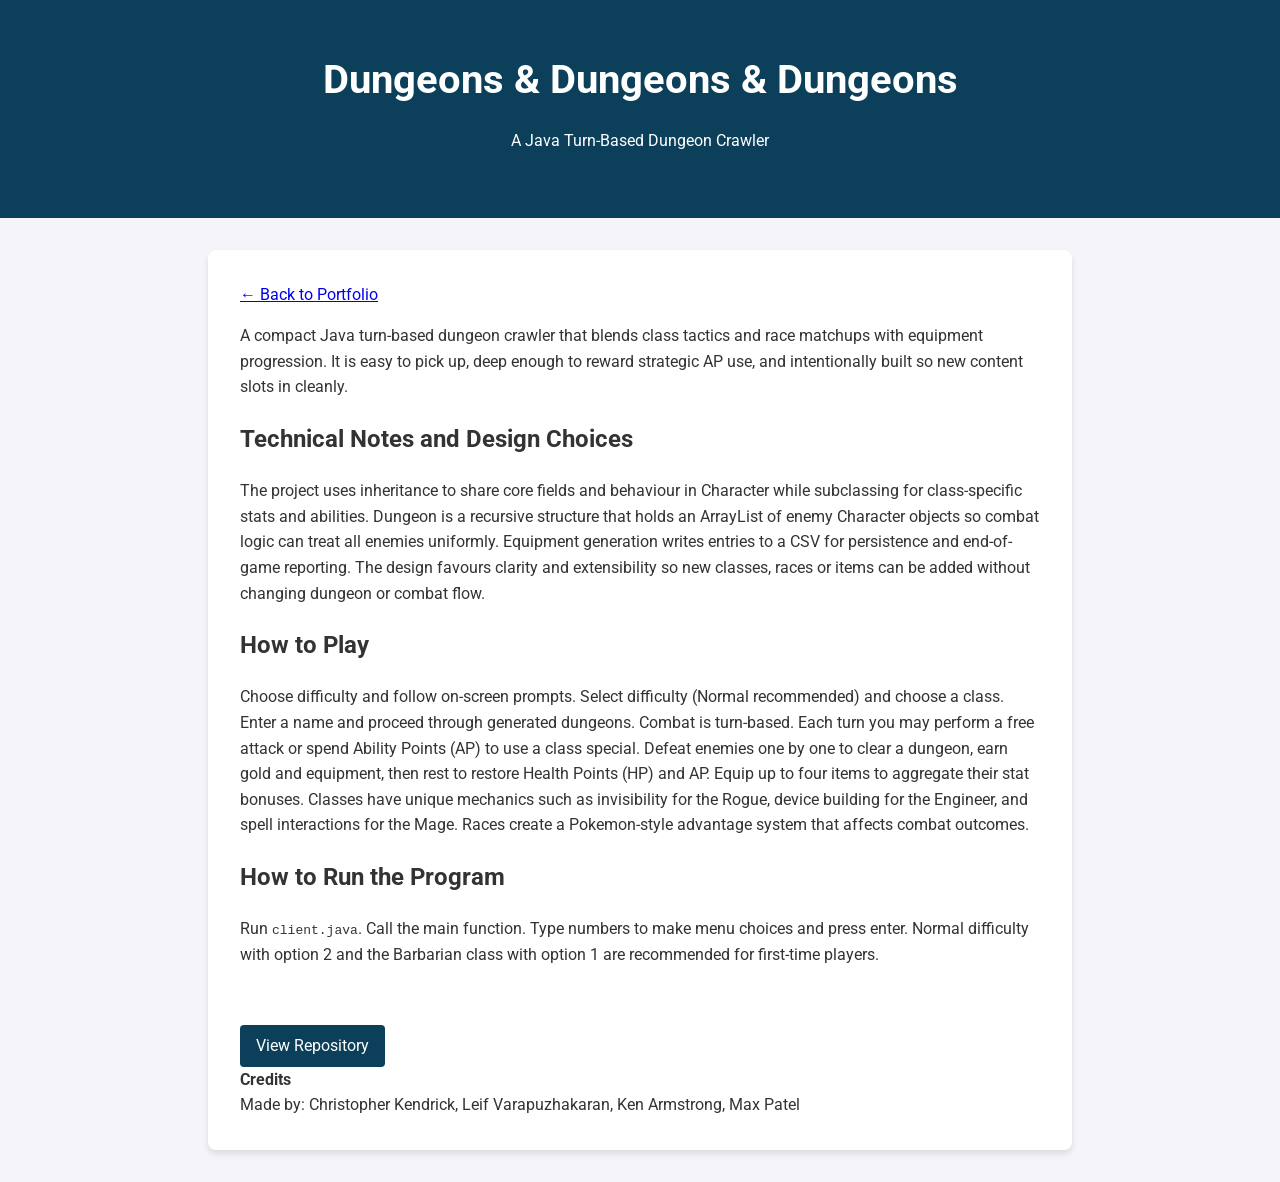
==== dungeons.html @ 13e898ef "Add files via upload" ====
<!DOCTYPE html>
<html lang="en">
<head>
    <meta charset="UTF-8">
    <meta name="viewport" content="width=device-width, initial-scale=1.0">
    <title>Dungeons & Dungeons & Dungeons | Project Info</title>
    <link href="https://fonts.googleapis.com/css2?family=Roboto&display=swap" rel="stylesheet">
    <link rel="stylesheet" href="css/styles.css">
</head>
<body>

    <header>
        <h1>Dungeons & Dungeons & Dungeons</h1>
        <p>A Java Turn-Based Dungeon Crawler</p>
    </header>

    <div class="project-container">
        <a href="index.html" class="back-link">← Back to Portfolio</a>

        <p class="intro-text">A compact Java turn-based dungeon crawler that blends class tactics and race matchups with equipment progression. It is easy to pick up, deep enough to reward strategic AP use, and intentionally built so new content slots in cleanly.</p>

        <h2>Technical Notes and Design Choices</h2>
        <p>The project uses inheritance to share core fields and behaviour in Character while subclassing for class-specific stats and abilities. Dungeon is a recursive structure that holds an ArrayList of enemy Character objects so combat logic can treat all enemies uniformly. Equipment generation writes entries to a CSV for persistence and end-of-game reporting. The design favours clarity and extensibility so new classes, races or items can be added without changing dungeon or combat flow.</p>

        <h2>How to Play</h2>
        <p>Choose difficulty and follow on-screen prompts. Select difficulty (Normal recommended) and choose a class. Enter a name and proceed through generated dungeons. Combat is turn-based. Each turn you may perform a free attack or spend Ability Points (AP) to use a class special. Defeat enemies one by one to clear a dungeon, earn gold and equipment, then rest to restore Health Points (HP) and AP. Equip up to four items to aggregate their stat bonuses. Classes have unique mechanics such as invisibility for the Rogue, device building for the Engineer, and spell interactions for the Mage. Races create a Pokemon-style advantage system that affects combat outcomes.</p>

        <h2>How to Run the Program</h2>
        <p>Run <code>client.java</code>. Call the main function. Type numbers to make menu choices and press enter. Normal difficulty with option 2 and the Barbarian class with option 1 are recommended for first-time players.</p>

        <br>
        <a href="https://github.com/c-kendrick/COMP1010" class="btn" target="_blank" rel="noopener noreferrer">View Repository</a>

        <div class="credits">
            <strong>Credits</strong><br>
            Made by: Christopher Kendrick, Leif Varapuzhakaran, Ken Armstrong, Max Patel
        </div>
    </div>

</body>
</html>
---- css/styles.css ----
/* --- GLOBAL VARIABLES & BASE STYLES --- */
:root {
    --bg-color: #f4f4f9;
    --text-color: #333;
    --card-bg: #ffffff;
    --primary-color: #0C405A;
    --hover-color: #800000; /* Maroon red */
}

body {
    font-family: 'Roboto', sans-serif;
    background-color: var(--bg-color);
    color: var(--text-color);
    margin: 0;
    padding: 0;
    line-height: 1.6;
}

/* --- STANDARD PAGE HEADERS (For Project Info Pages) --- */
header:not(.about-section) {
    background-color: var(--primary-color);
    color: white;
    text-align: center;
    padding: 3rem 1rem;
}

header:not(.about-section) h1 {
    margin: 0;
    font-size: 2.5rem;
    color: white;
}

/* --- ABOUT ME SECTION (index.html) --- */
header.about-section {
    background-color: transparent; 
    padding: 8rem 1rem 5rem 1rem; 
    text-align: center;
    max-width: 1000px; 
    margin: 0 auto;
}

header.about-section h1 {
    font-size: 4rem; 
    color: var(--primary-color);
    margin-bottom: 1.5rem;
    margin-top: 0;
    letter-spacing: -1px; 
}

.bio-text {
    font-size: 1.05rem; 
    color: #444; 
    line-height: 1.8;
    margin-bottom: 1.5rem; 
}

.social-links a {
    display: inline-block;
    margin: 0 10px;
    padding: 10px 24px;
    background-color: var(--primary-color);
    color: white;
    text-decoration: none;
    border-radius: 4px;
    font-weight: bold;
    transition: background 0.2s ease, transform 0.2s ease;
}

.social-links a:hover {
    background-color: var(--hover-color);
    transform: translateY(-2px); 
}

/* --- PORTFOLIO WIDE CARDS --- */
.portfolio-container {
    max-width: 1000px;
    margin: 8rem auto 4rem auto; 
    padding: 0 1rem;
}

.card {
    display: flex;
    align-items: center;
    gap: 2rem;
    background-color: var(--card-bg);
    border-radius: 8px;
    padding: 2rem;
    box-shadow: 0 4px 6px rgba(0,0,0,0.1);
    margin-bottom: 3rem; 
    transition: transform 0.2s ease;
}

.card:hover {
    transform: translateY(-5px);
}

.card.reverse {
    flex-direction: row-reverse; 
}

.card-content {
    flex: 1.5; 
}

.card-content h2 {
    margin-top: 0;
    color: var(--primary-color);
}

.card-content p {
    font-size: 0.95rem;
    color: #555;
}

.card-image-wrapper {
    flex: 1;
}

.card-image-wrapper img {
    width: 100%;
    height: auto;
    display: block;
    border: 3px solid var(--primary-color); 
    border-radius: 4px;
}

.tag {
    display: inline-block;
    background: #e0e0e0;
    padding: 0.2rem 0.5rem;
    border-radius: 4px;
    font-size: 0.8rem;
    margin-right: 0.3rem;
    margin-bottom: 0.5rem;
}

/* --- BUTTONS --- */
.btn {
    display: inline-block;
    margin-top: 1rem;
    padding: 0.5rem 1rem;
    background-color: var(--primary-color);
    color: white;
    text-decoration: none;
    border-radius: 4px;
    transition: background 0.2s ease;
}

.btn:hover {
    background-color: var(--hover-color);
}

.button-group {
    display: flex;
    gap: 1rem;
    margin-top: 1rem;
}

.button-group .btn {
    flex: 1;
    text-align: center;
    margin-top: 0;
}

/* --- SECTION HEADERS --- */
.section-title {
    color: var(--primary-color);
    font-size: 2rem;
    margin-bottom: 2rem;
    text-transform: uppercase;
    letter-spacing: 2px;
}

.project-container {
    max-width: 800px;
    margin: 2rem auto;
    padding: 2rem;
    background-color: var(--card-bg);
    border-radius: 8px;
    box-shadow: 0 4px 6px rgba(0,0,0,0.1);
}
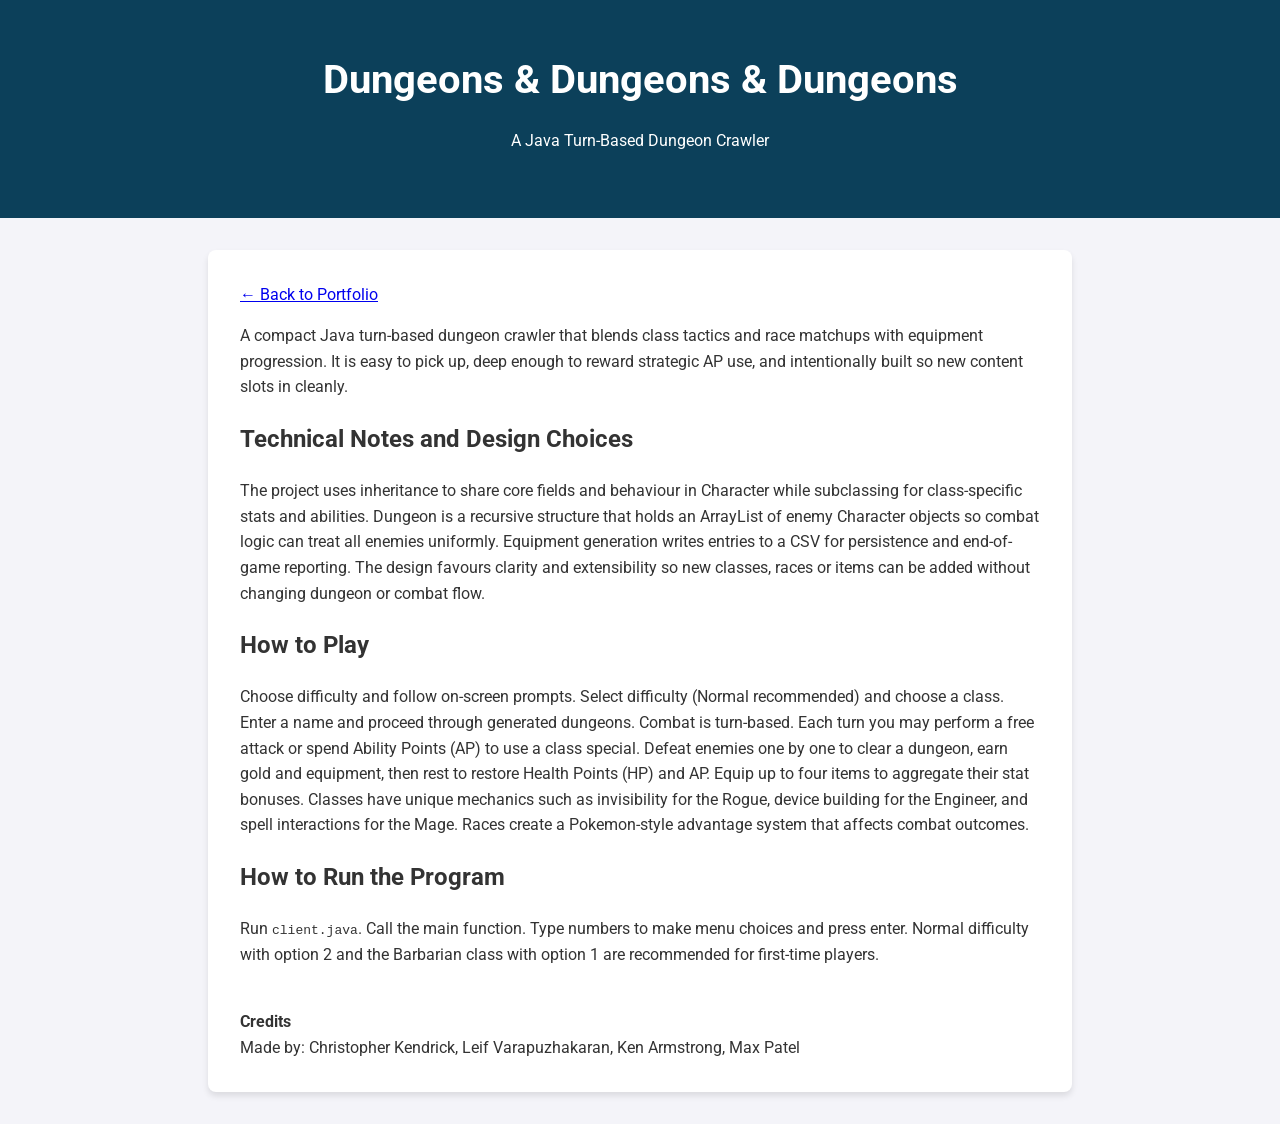
==== commit 392cf9cf: "Update dungeons.html" ====
--- a/dungeons.html
+++ b/dungeons.html
@@ -29,7 +29,6 @@
         <p>Run <code>client.java</code>. Call the main function. Type numbers to make menu choices and press enter. Normal difficulty with option 2 and the Barbarian class with option 1 are recommended for first-time players.</p>
 
         <br>
-        <a href="https://github.com/c-kendrick/COMP1010" class="btn" target="_blank" rel="noopener noreferrer">View Repository</a>
 
         <div class="credits">
             <strong>Credits</strong><br>
--- a/css/styles.css
+++ b/css/styles.css
@@ -4,7 +4,7 @@
     --text-color: #333;
     --card-bg: #ffffff;
     --primary-color: #0C405A;
-    --hover-color: #800000; /* Maroon red */
+    --hover-color: #800000; 
 }
 
 body {
